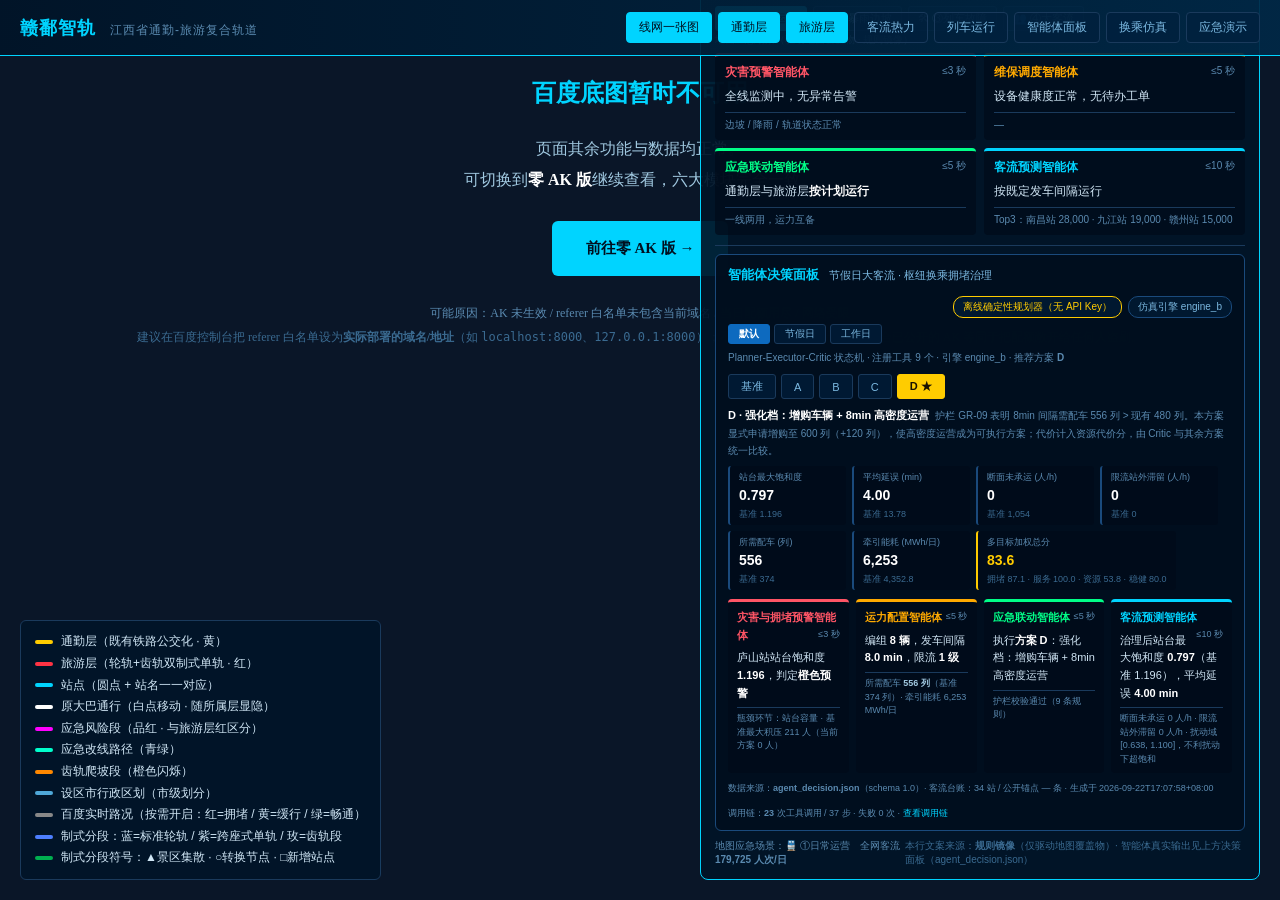
==== bmap.html @ 90d8cc08 "Add files via upload" ====
<!DOCTYPE html>
<html lang="zh-CN">
<head>
  <meta charset="UTF-8">
  <meta name="viewport" content="width=device-width, initial-scale=1.0">
  <title>赣鄱智轨</title>
  <link rel="stylesheet" href="css/style.css?v=20260926">
  <!-- 0) 本地 AK（可选 · 已被 .gitignore 忽略，不进入参赛包）
       缺失时 map-base.js 会渲染明确的提示页并引导到零 AK 版，不会白屏。 -->
  <script src="js/local-ak.js?v=20260926"
          onerror="this.onerror=null;console.warn('[赣鄱智轨] 未找到 js/local-ak.js，将使用占位 AK（地图不可用，可加 ?ak=xxx 临时指定）');"></script>
  <!-- 1) 配置（含 AK 读取逻辑 + 线路/站点数据） -->
  <script src="js/config.js?v=20260926"></script>
  <!-- 2) 加载模块一基座逻辑（initMap 等） + 各功能模块 -->
  <script src="js/map-base.js?v=20260926"></script>
  <script src="js/heatmap.js?v=20260926"></script>
  <script src="js/agent-decision.js?v=20260926"></script>
  <!-- ★ 决策地图：把「节假日大客流·枢纽换乘拥堵治理」的决策结果叠加到地图
       （瓶颈圈 / 线路治理色 / 枢纽换乘环 / 方案摘要卡；由方案 Tab 切换联动） -->
  <script src="js/decision-map.js?v=20260926"></script>
  <!-- ★ 制式分段：一键切换“轨道制式”视图（轮轨/单轨/齿轨 + 转换节点 + 景区集散） -->
  <script src="js/system-lines.js?v=20260926"></script>
  <script src="js/agent-panel.js?v=20260926"></script>
  <script src="js/emergency.js?v=20260926"></script>
  <script src="js/train-sim.js?v=20260926"></script>
  <script src="js/transfer-sim.js?v=20260926"></script>
  <script src="js/app.js?v=20260926"></script>
  <!-- 3) 注入百度地图 JSAPI GL（AK 取自 config.js 的 window.GanpoConfig.BMAP_AK）
       ★ 必须用 document.write 在"HTML 解析阶段"同步注入 ★
       为什么不能改成动态 createElement('script')：
       百度 api 返回的脚本内部使用 document.write() 二次追加 getscript。
       动态插入的 script 默认是 async，一旦它加载完成时文档已解析结束，
       其内部的 document.write() 会触发隐式 document.open()，把整页清空
       → 表现为【白屏 / 地图完全不生成】。解析阶段的 document.write 则安全，
       且仍可继续从 config.js 动态读取 AK。 -->
  <script>
    (function () {
      var ak = (window.GanpoConfig && window.GanpoConfig.BMAP_AK) || '';
      document.write(
        '<script type="text/javascript" src="//api.map.baidu.com/api?type=webgl&v=1.0&ak=' +
        encodeURIComponent(ak) + '"><\/script>'
      );
    })();
  </script>
</head>
<body>
  <div id="app">
    <!-- 地图底座 -->
    <div id="map_container"></div>

    <!-- 顶部标题 + 模块导航（app.js 动态构建 6 模块快捷按钮） -->
    <div id="topbar">
      <div class="brand">赣鄱智轨 <small>江西省通勤-旅游复合轨道</small></div>
      <div id="module-nav"></div>
    </div>

    <!-- 图例 -->
    <div id="legend">
      <div class="item"><span class="swatch" style="background:#ffcc00"></span>通勤层（既有铁路公交化 · 黄）</div>
      <div class="item"><span class="swatch" style="background:#ff3344"></span>旅游层（轮轨+齿轨双制式单轨 · 红）</div>
      <div class="item"><span class="swatch" style="background:#00d4ff"></span>站点（圆点 + 站名一一对应）</div>
      <div class="item"><span class="swatch" style="background:#ffffff"></span>原大巴通行（白点移动 · 随所属层显隐）</div>
      <div class="item"><span class="swatch" style="background:#ff00ff"></span>应急风险段（品红 · 与旅游层红区分）</div>
      <div class="item"><span class="swatch" style="background:#00ffcc"></span>应急改线路径（青绿）</div>
      <div class="item"><span class="swatch" style="background:#ff8800"></span>齿轨爬坡段（橙色闪烁）</div>
      <div class="item"><span class="swatch" style="background:#4fa8d8"></span>设区市行政区划（市级划分）</div>
      <div class="item"><span class="swatch" style="background:#888888"></span>百度实时路况（按需开启：红=拥堵 / 黄=缓行 / 绿=畅通）</div>
      <div class="item"><span class="swatch" style="background:#4d7fff"></span>制式分段：蓝=标准轮轨 / 紫=跨座式单轨 / 玫=齿轨段</div>
      <div class="item"><span class="swatch" style="background:#00b050"></span>制式分段符号：▲景区集散 · ○转换节点 · □新增站点</div>
    </div>
  </div>

  <!-- 热力 / 列车 / 智能体面板 / 换乘 / 应急 的工具栏与面板均由各模块 JS 自行创建，
       此处无需预置容器。 -->

  <!-- 4) 等 DOM 就绪后再初始化地图。
       ★ 不能在 head 里提前调用 ★
       原写法在脚本 onload 时立刻 initMap()，若百度脚本加载快于 body 解析，
       此时 #map_container 尚不存在，new BMapGL.Map('map_container') 直接失败。
       改为 DOMContentLoaded 后调用，保证容器一定存在。 -->
  <script>
    (function () {
      function boot() {
        if (window.initMap) {
          window.initMap();
        } else {
          console.error('[赣鄱智轨] initMap 未定义，map-base.js 可能未加载成功。');
        }
      }
      if (document.readyState === 'loading') {
        document.addEventListener('DOMContentLoaded', boot);
      } else {
        boot();
      }
    })();
  </script>
</body>
</html>
---- css/style.css ----
/* 赣鄱智轨 · 全局样式（科技深蓝） */
* { margin: 0; padding: 0; box-sizing: border-box; }
html, body { width: 100%; height: 100%; overflow: hidden; background: #0a1628;
  font-family: 'Microsoft YaHei', 'PingFang SC', sans-serif; color: #d0e6f5; }

#app { position: relative; width: 100vw; height: 100vh; }

/* —— 顶部标题栏 + 模块导航 —— */
#topbar {
  position: absolute; top: 0; left: 0; right: 0; height: 56px; z-index: 10;
  background: linear-gradient(90deg, rgba(0,20,40,0.92), rgba(0,40,70,0.92));
  border-bottom: 1px solid #00d4ff;
  display: flex; align-items: center; padding: 0 20px; gap: 24px;
}
#topbar .brand { font-size: 18px; font-weight: bold; color: #00d4ff; letter-spacing: 1px; }
#topbar .brand small { color: #5a8ab0; font-weight: normal; font-size: 12px; margin-left: 8px; }
#module-nav { display: flex; gap: 6px; margin-left: auto; }
#module-nav button {
  background: rgba(0,30,60,0.6); border: 1px solid #1a3a5c; color: #7ab8e0;
  padding: 6px 12px; border-radius: 4px; cursor: pointer; font-size: 12px;
  font-family: inherit; transition: all .15s;
}
#module-nav button:hover { border-color: #00d4ff; color: #00d4ff; }
#module-nav button.active { background: #00d4ff; color: #001020; border-color: #00d4ff; }

/* —— 地图容器 —— */
#map_container { position: absolute; top: 0; left: 0; width: 100%; height: 100%; }

/* —— 右侧面板（站点信息 / 智能体面板 / 应急）—— */
#side-panel {
  position: absolute; top: 70px; right: 20px; width: 340px; z-index: 9;
  background: rgba(0,20,40,0.9); border: 1px solid #00d4ff; border-radius: 8px;
  padding: 16px; color: #fff; display: none;
}
#side-panel h3 { color: #00d4ff; margin-bottom: 10px; font-size: 16px; }
#side-panel .row { padding: 6px 0; border-bottom: 1px solid #1a3a5c; font-size: 13px; line-height: 1.6; }
#side-panel .row b { color: #00d4ff; }
#side-panel .close {
  position: absolute; top: 8px; right: 12px; cursor: pointer; color: #5a8ab0; font-size: 16px;
}
#side-panel .close:hover { color: #00d4ff; }

/* —— 通用按钮 / 切换条 —— */
.toolbar {
  position: absolute; top: 70px; left: 20px; z-index: 9;
  display: flex; gap: 8px; flex-wrap: wrap; max-width: 460px;
}
.toolbar button {
  background: rgba(0,20,40,0.9); border: 1px solid #00d4ff; color: #00d4ff;
  padding: 7px 14px; border-radius: 4px; cursor: pointer; font-size: 12px; font-family: inherit;
}
.toolbar button:hover { background: rgba(0,60,100,0.9); }
.toolbar button.active { background: #00d4ff; color: #001020; }
.toolbar button.danger { border-color: #ff3344; color: #ff3344; }
.toolbar button.danger.active { background: #ff3344; color: #fff; }

/* —— 图例 —— */
#legend {
  position: absolute; bottom: 20px; left: 20px; z-index: 9;
  background: rgba(0,20,40,0.9); border: 1px solid #1a3a5c; border-radius: 6px;
  padding: 10px 14px; font-size: 12px; line-height: 1.8;
}
#legend .item { display: flex; align-items: center; gap: 8px; }
#legend .swatch { width: 18px; height: 4px; border-radius: 2px; }

/* —— 智能体决策面板 —— */
#agent-panel {
  position: absolute; bottom: 20px; right: 20px; z-index: 9;
  width: 560px; max-width: calc(100vw - 40px);
  background: rgba(0,20,40,0.92); border: 1px solid #00d4ff; border-radius: 8px;
  padding: 12px 14px; color: #fff; font-family: inherit;
}
#agent-panel .ap-head { display: flex; align-items: center; gap: 12px; margin-bottom: 10px; }
#agent-panel .ap-title { color: #00d4ff; font-size: 14px; font-weight: bold; }
#agent-panel .ap-scenarios { display: flex; gap: 6px; flex-wrap: wrap; margin-left: auto; }
#agent-panel .ap-btn {
  background: rgba(0,30,60,0.6); border: 1px solid #1a3a5c; color: #7ab8e0;
  padding: 4px 9px; border-radius: 3px; cursor: pointer; font-size: 11px; font-family: inherit;
}
#agent-panel .ap-btn:hover { border-color: #00d4ff; color: #00d4ff; }
#agent-panel .ap-btn.active { background: #00d4ff; color: #001020; border-color: #00d4ff; }
#agent-panel .ap-cards { display: grid; grid-template-columns: 1fr 1fr; gap: 8px; }
#agent-panel .ap-card {
  flex: 1; background: rgba(0,10,25,0.7); border-top: 3px solid #00d4ff;
  border-radius: 4px; padding: 8px 10px; min-width: 0;
}
#agent-panel .ap-card-name { font-size: 12px; font-weight: bold; margin-bottom: 6px; }
#agent-panel .ap-metric { font-size: 11px; color: #a0c8e0; line-height: 1.7; }
#agent-panel .ap-metric b { color: #fff; }
#agent-panel .ap-reroute { font-size: 11px; color: #ffaa00; margin-top: 4px; }
#agent-panel .ap-reason { font-size: 10px; color: #5a8ab0; line-height: 1.5; margin-top: 6px; border-top: 1px solid #1a3a5c; padding-top: 4px; }
#agent-panel .ap-foot { margin-top: 8px; font-size: 10px; color: #5a8ab0; display: flex; justify-content: space-between; }
#agent-panel .ap-source { color: #3a6a90; }

/* —— 折叠隐藏：点标题栏右侧「—」收起为窄条，再点窄条展开 —— */
#agent-panel .ap-head { display: flex; align-items: center; gap: 8px; cursor: pointer; }
#agent-panel .ap-agents-tag { font-size: 10px; color: #5a8ab0;
  border: 1px solid #1a3a5c; border-radius: 8px; padding: 1px 7px; }
#agent-panel .ap-fold { margin-left: auto; width: 22px; height: 22px; line-height: 20px;
  text-align: center; border: 1px solid #1a3a5c; border-radius: 4px;
  color: #7ab8e0; font-weight: bold; font-size: 14px; }
#agent-panel .ap-fold:hover { border-color: #00d4ff; color: #00d4ff; }
#agent-panel.ap-collapsed { width: 230px; padding: 8px 12px; }
#agent-panel.ap-collapsed .ap-body { display: none; }

/* —— 四类智能体卡片新增元素 —— */
#agent-panel .ap-rt { float: right; font-size: 10px; color: #5a8ab0; font-weight: normal; }
#agent-panel .ap-act { font-size: 11.5px; color: #d0e6f5; line-height: 1.65; margin-top: 4px; }
#agent-panel .ap-act b { color: #ffffff; }

/* —— 换乘节点仿真面板 —— */
#transfer-panel {
  position: absolute; top: 70px; left: 20px; z-index: 9; width: 520px;
  background: rgba(0,20,40,0.94); border: 1px solid #00d4ff; border-radius: 8px;
  padding: 12px 14px; color: #fff; display: none; font-family: inherit;
}
#transfer-panel .tp-head { display: flex; align-items: center; margin-bottom: 8px; }
#transfer-panel .tp-title { color: #00d4ff; font-size: 14px; font-weight: bold; }
#transfer-panel .tp-close { margin-left: auto; cursor: pointer; color: #5a8ab0; }
#transfer-panel .tp-close:hover { color: #00d4ff; }
#transfer-panel .tp-modes { display: flex; gap: 6px; margin-bottom: 10px; }
#transfer-panel .tp-modes button {
  background: rgba(0,30,60,0.6); border: 1px solid #1a3a5c; color: #7ab8e0;
  padding: 4px 10px; border-radius: 3px; cursor: pointer; font-size: 11px; font-family: inherit;
}
#transfer-panel .tp-modes button.active { background: #00d4ff; color: #001020; border-color: #00d4ff; }
#transfer-panel .tp-flow { display: flex; align-items: stretch; gap: 6px; }
#transfer-panel .tp-col { flex: 1; display: flex; align-items: center; }
#transfer-panel .tp-node {
  width: 100%; border-radius: 4px; padding: 8px; font-size: 11px; text-align: center;
  background: rgba(0,10,25,0.7); border-top: 3px solid var(--c); color: #d0e6f5;
}
#transfer-panel .tp-val { font-size: 15px; font-weight: bold; color: var(--c); margin-top: 4px; }
#transfer-panel .tp-arrow { flex: 0.8; display: flex; flex-direction: column; justify-content: center; gap: 4px; }
#transfer-panel .tp-bar { height: 8px; border-radius: 4px; background: #00b4ff; transition: width .4s; }
#transfer-panel .tp-label { font-size: 10px; color: #5a8ab0; text-align: center; }
#transfer-panel .tp-note { margin-top: 10px; font-size: 11px; color: #7ab8e0; line-height: 1.5; }
#transfer-panel .tp-note.warn { color: #ff8866; }
#transfer-panel .tp-source { margin-top: 6px; font-size: 10px; color: #3a6a90; }

/* —— 运行仿真 · 方案说明面板（通勤层/旅游层重点线路 + 爬坡技术借鉴）—— */
#run-panel {
  position: absolute; top: 120px; left: 20px; z-index: 9;
  width: 430px; max-width: calc(100vw - 40px);
  max-height: calc(100vh - 330px); overflow-y: auto;
  background: rgba(0,20,40,0.92); border: 1px solid #00d4ff; border-radius: 8px;
  padding: 12px 14px; font-size: 12px; display: none;
}
#run-panel .rp-head { display: flex; align-items: center; margin-bottom: 8px; }
#run-panel .rp-title { color: #00d4ff; font-size: 14px; font-weight: bold; }
#run-panel .rp-close { margin-left: auto; cursor: pointer; color: #5a8ab0; }
#run-panel .rp-close:hover { color: #00d4ff; }
#run-panel .rp-sec { margin-bottom: 10px; }
#run-panel .rp-sec-title { font-size: 12px; font-weight: bold; margin-bottom: 5px; }
#run-panel .rp-item {
  display: flex; gap: 8px; line-height: 1.7; padding: 2px 0;
  border-bottom: 1px dashed rgba(26,58,92,0.8);
}
#run-panel .rp-item b { color: #d0e6f5; flex: 0 0 106px; font-weight: normal; }
#run-panel .rp-item span { color: #7ab8e0; }
#run-panel .rp-table { width: 100%; border-collapse: collapse; font-size: 11px; }
#run-panel .rp-table th {
  background: rgba(0,60,100,0.55); color: #a0c8e0; font-weight: normal;
  padding: 4px 5px; text-align: left; border: 1px solid #1a3a5c;
}
#run-panel .rp-table td { padding: 4px 5px; border: 1px solid #1a3a5c; color: #7ab8e0; line-height: 1.5; }
#run-panel .rp-table td:first-child { color: #ff8800; }
#run-panel .rp-foot { margin-top: 6px; font-size: 10px; color: #3a6a90; }

/* ===== 智能体决策面板容器（内容样式由 js/agent-decision.js 自带注入） ===== */
#agent-panel .ap-sub { font-size:10px; color:#5a8ab0; margin:2px 0 6px; }
#agent-panel .ap-sep { border:0; border-top:1px solid #1a3a5c; margin:10px 0 8px; }
#agent-panel #gdp-root { margin-bottom:2px; }
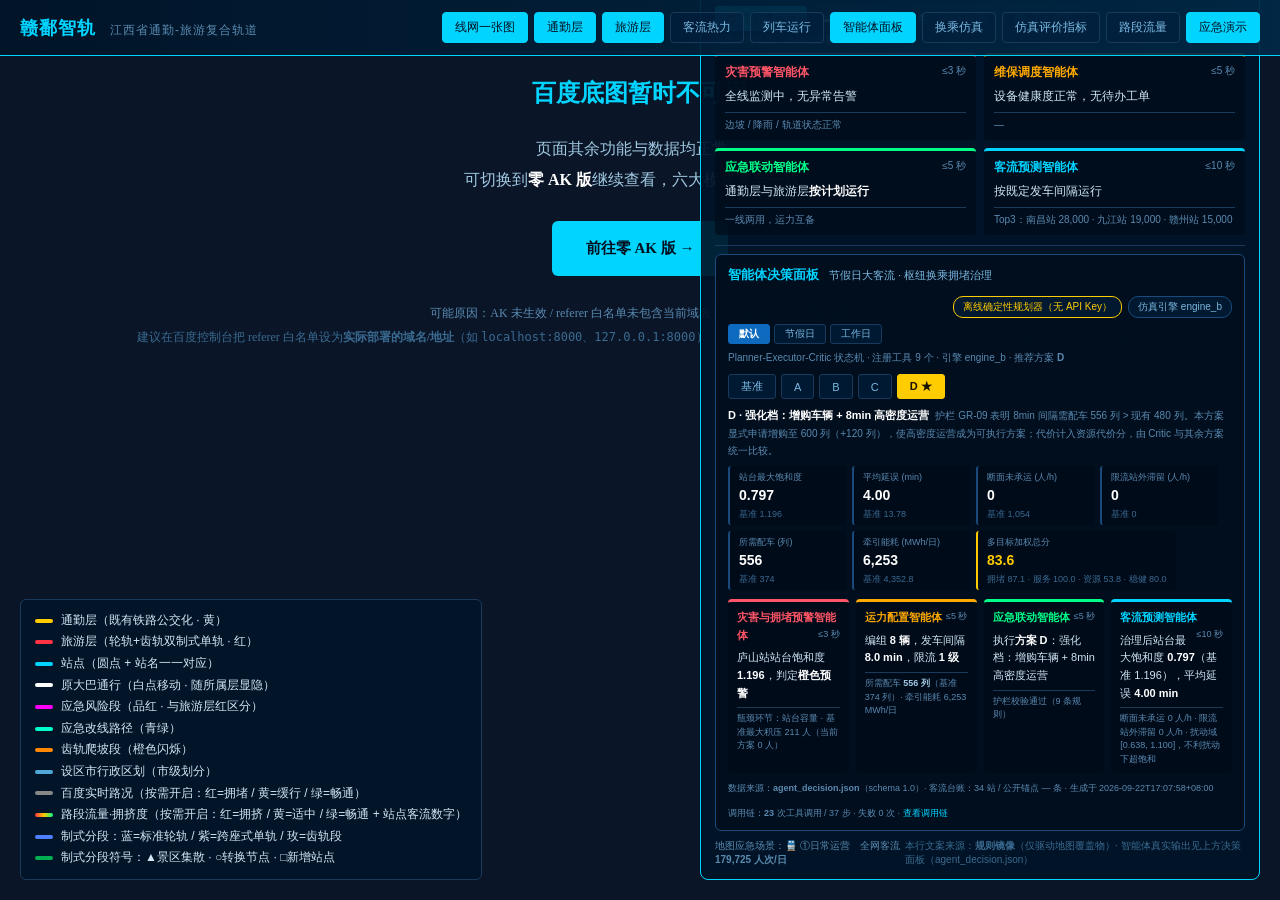
==== commit 14a8e301: "Add files via upload" ====
--- a/bmap.html
+++ b/bmap.html
@@ -4,7 +4,7 @@
   <meta charset="UTF-8">
   <meta name="viewport" content="width=device-width, initial-scale=1.0">
   <title>赣鄱智轨</title>
-  <link rel="stylesheet" href="css/style.css?v=20260926">
+  <link rel="stylesheet" href="css/style.css?v=20261008">
   <!-- 0) 本地 AK（可选 · 已被 .gitignore 忽略，不进入参赛包）
        缺失时 map-base.js 会渲染明确的提示页并引导到零 AK 版，不会白屏。 -->
   <script src="js/local-ak.js?v=20260926"
@@ -17,14 +17,20 @@
   <script src="js/agent-decision.js?v=20260926"></script>
   <!-- ★ 决策地图：把「节假日大客流·枢纽换乘拥堵治理」的决策结果叠加到地图
        （瓶颈圈 / 线路治理色 / 枢纽换乘环 / 方案摘要卡；由方案 Tab 切换联动） -->
-  <script src="js/decision-map.js?v=20260926"></script>
+  <script src="js/decision-map.js?v=20261008"></script>
   <!-- ★ 制式分段：一键切换“轨道制式”视图（轮轨/单轨/齿轨 + 转换节点 + 景区集散） -->
   <script src="js/system-lines.js?v=20260926"></script>
-  <script src="js/agent-panel.js?v=20260926"></script>
+  <script src="js/agent-panel.js?v=20261008"></script>
   <script src="js/emergency.js?v=20260926"></script>
   <script src="js/train-sim.js?v=20260926"></script>
   <script src="js/transfer-sim.js?v=20260926"></script>
-  <script src="js/app.js?v=20260926"></script>
+  <!-- ★ 路段流量：区段断面客流拥挤度着色 + 站点/新增站点客流标注
+       （数据：data/flow_{holiday|weekday}.json；新增站点客流为可复核推演） -->
+  <script src="js/flow-layer.js?v=20261008"></script>
+  <!-- ★ 仿真评价指标（依方案 2.7）：把 10 项评价指标落到地图上，
+       基准方案 vs 优化方案逐项对比；数据取自 data/agent_decision_*.json -->
+  <script src="js/metrics-panel.js?v=20261008"></script>
+  <script src="js/app.js?v=20261008"></script>
   <!-- 3) 注入百度地图 JSAPI GL（AK 取自 config.js 的 window.GanpoConfig.BMAP_AK）
        ★ 必须用 document.write 在"HTML 解析阶段"同步注入 ★
        为什么不能改成动态 createElement('script')：
@@ -65,6 +71,7 @@
       <div class="item"><span class="swatch" style="background:#ff8800"></span>齿轨爬坡段（橙色闪烁）</div>
       <div class="item"><span class="swatch" style="background:#4fa8d8"></span>设区市行政区划（市级划分）</div>
       <div class="item"><span class="swatch" style="background:#888888"></span>百度实时路况（按需开启：红=拥堵 / 黄=缓行 / 绿=畅通）</div>
+      <div class="item"><span class="swatch" style="background:linear-gradient(90deg,#ff3344,#ffcc00,#00ff88)"></span>路段流量·拥挤度（按需开启：红=拥挤 / 黄=适中 / 绿=畅通 + 站点客流数字）</div>
       <div class="item"><span class="swatch" style="background:#4d7fff"></span>制式分段：蓝=标准轮轨 / 紫=跨座式单轨 / 玫=齿轨段</div>
       <div class="item"><span class="swatch" style="background:#00b050"></span>制式分段符号：▲景区集散 · ○转换节点 · □新增站点</div>
     </div>
--- a/css/style.css
+++ b/css/style.css
@@ -171,3 +171,14 @@
 #agent-panel .ap-sub { font-size:10px; color:#5a8ab0; margin:2px 0 6px; }
 #agent-panel .ap-sep { border:0; border-top:1px solid #1a3a5c; margin:10px 0 8px; }
 #agent-panel #gdp-root { margin-bottom:2px; }
+
+/* ===== 2026-10-08 交互增强 ===== */
+/* —— 左上工具栏整体收起/展开（「— 收起工具栏」按钮）—— */
+.toolbar.folded button:not(#tb-fold) { display: none; }
+#tb-fold { border-style: dashed; }
+
+/* —— 智能体面板 ✕ 完全关闭按钮（占据半屏时可整体隐藏）—— */
+#agent-panel .ap-close { width: 22px; height: 22px; line-height: 20px; text-align: center;
+  border: 1px solid #1a3a5c; border-radius: 4px; color: #7ab8e0; font-size: 12px;
+  cursor: pointer; flex: 0 0 auto; }
+#agent-panel .ap-close:hover { border-color: #ff5566; color: #ff5566; }
